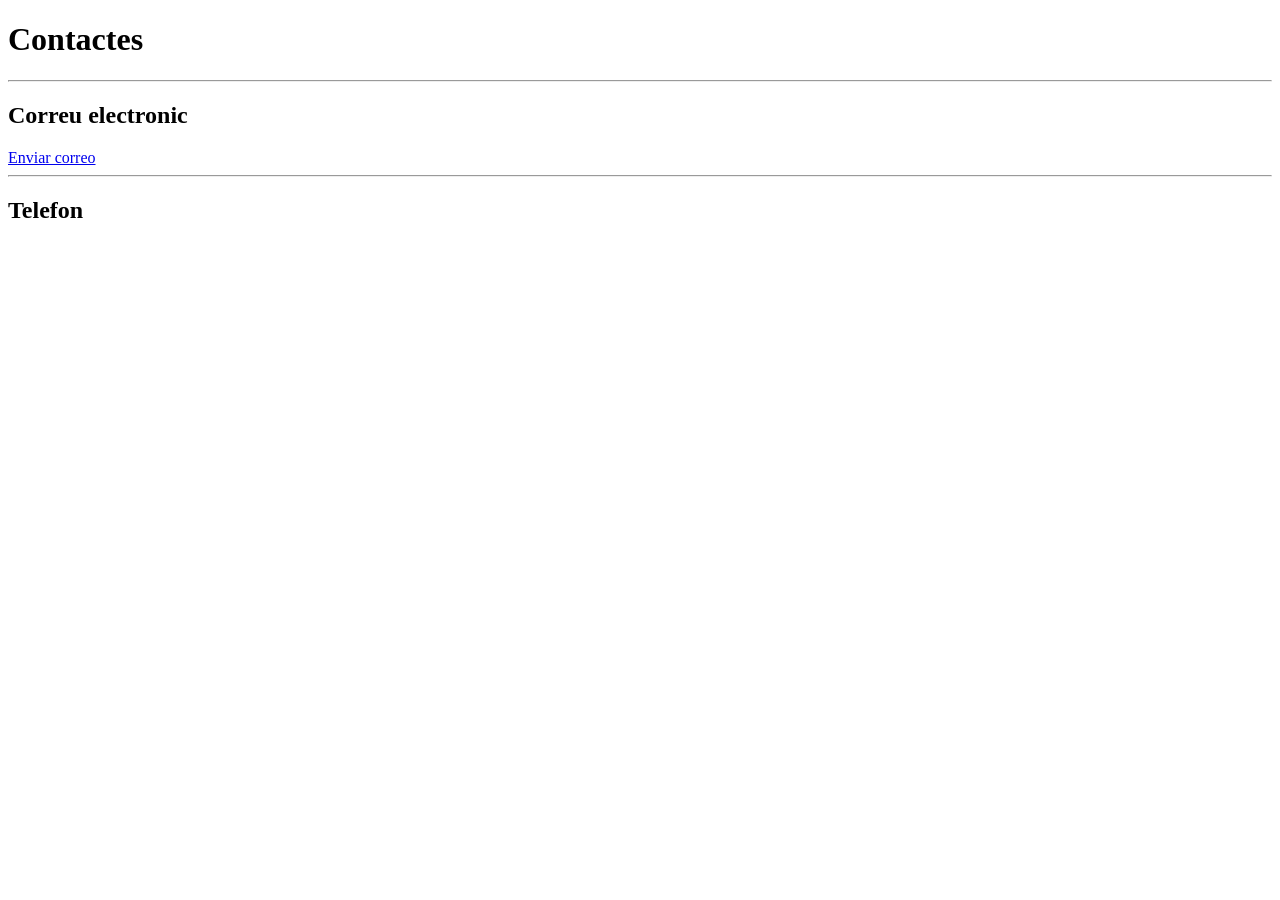
==== contacte.html @ f491c3f0 "Inici de seccio per al telefon" ====
<!DOCTYPE html>
<html xmlns="http://www.w3.org/1999/xhtml" lang="ca">

<head>
    <meta charset="UTF-8">
    <title>Livsaurs-contacte</title>
</head>

<body>
    <h1>Contactes</h1>
    <hr>
    <h2>Correu electronic</h2>
    <a href="mailto:Livsaurs@gmail.com">Enviar correo</a>
    <hr>
    <h2>Telefon</h2>
</body>







</html>
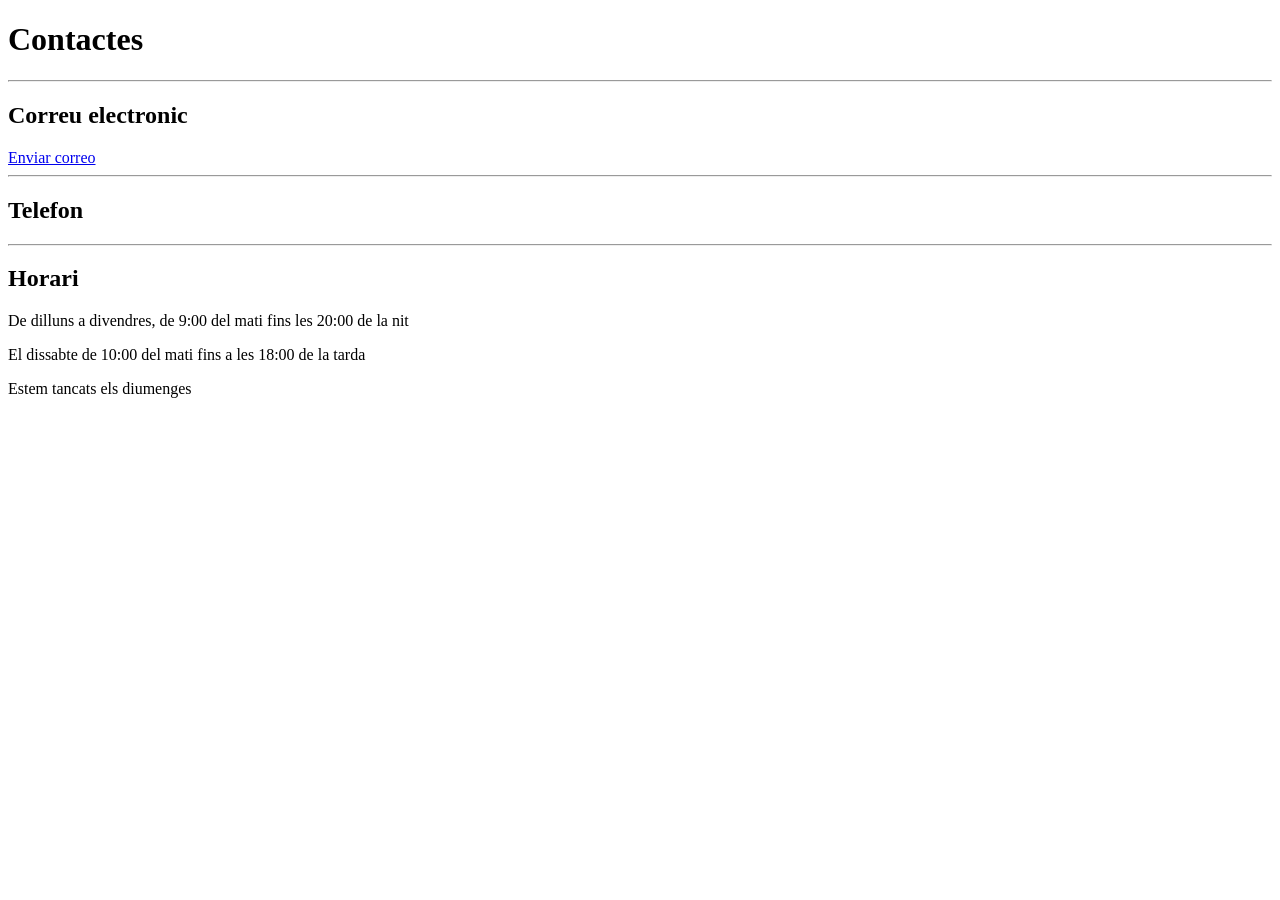
==== commit a2e042c5: "Horaris afegits" ====
--- a/contacte.html
+++ b/contacte.html
@@ -13,6 +13,12 @@
     <a href="mailto:Livsaurs@gmail.com">Enviar correo</a>
     <hr>
     <h2>Telefon</h2>
+
+    <hr>
+    <h2>Horari</h2>
+    <p>De dilluns a divendres, de 9:00 del mati fins les 20:00 de la nit</p>
+    <p>El dissabte de 10:00 del mati fins a les 18:00 de la tarda</p>
+    <p>Estem tancats els diumenges</p>
 </body>
 
 
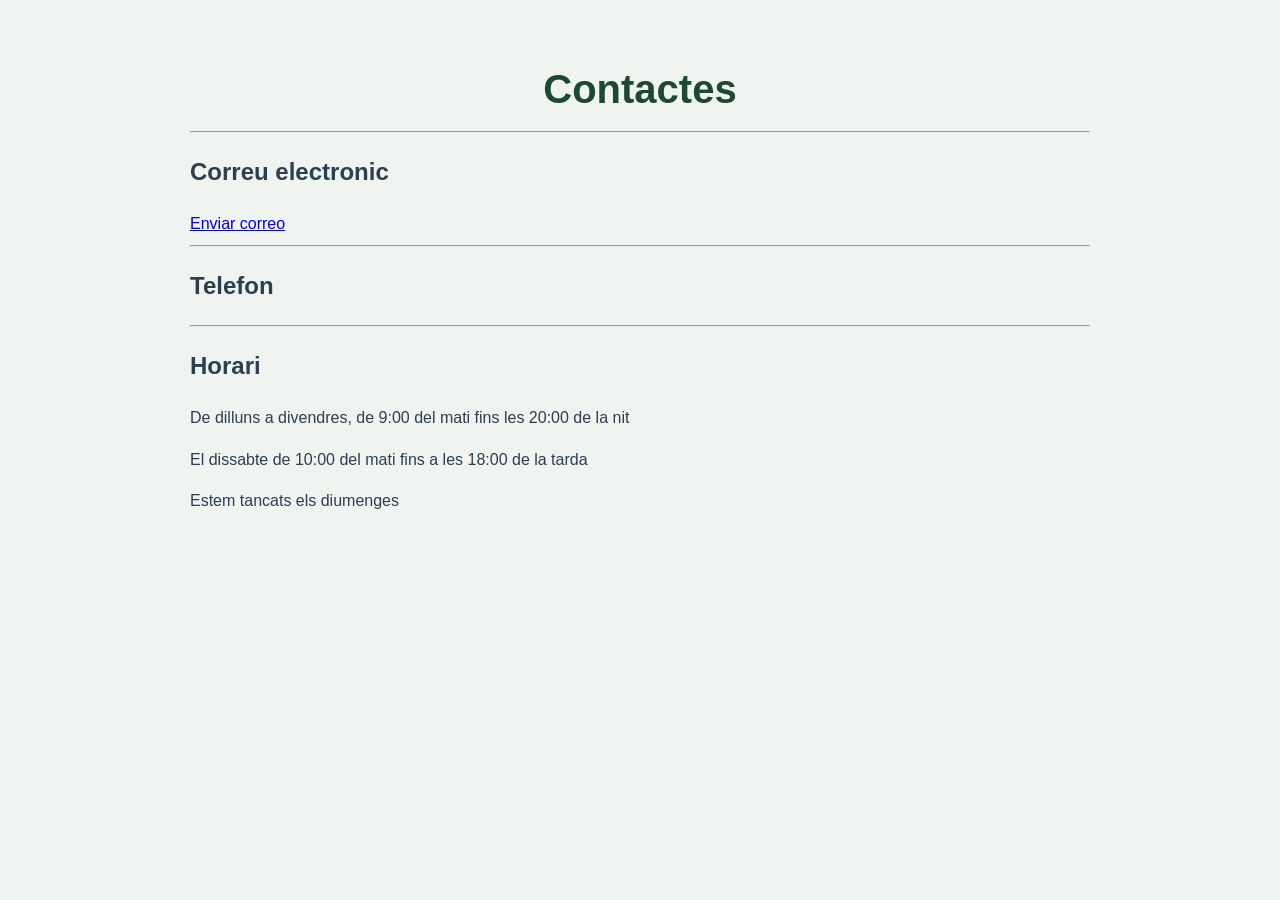
==== commit 1f33928f: "Intent de millorar la pagina index i contactes" ====
--- a/contacte.html
+++ b/contacte.html
@@ -4,6 +4,7 @@
 <head>
     <meta charset="UTF-8">
     <title>Livsaurs-contacte</title>
+    <link rel="stylesheet" href="decoracio.css">
 </head>
 
 <body>
--- a/decoracio.css
+++ b/decoracio.css
@@ -0,0 +1,98 @@
+body {
+    font-family: Arial, sans-serif;
+    background-color: #f0f4f1;
+    color: #2c3e50;
+    max-width: 900px;
+    margin: 0 auto;
+    padding: 30px 20px;
+    line-height: 1.6;
+}
+
+h1 {
+    text-align: center;
+    color: #1b4931;
+    font-size: 2.5em;
+    margin-bottom: 10px;
+}
+
+
+.Producte {
+    background-color: #ffffff;
+    margin-bottom: 40px;
+    padding: 25px;
+    border-radius: 10px;
+    box-shadow: 0 4px 10px rgba(0, 0, 0, 0.05);
+    border-top: 5px solid #457b9d; 
+}
+
+.Producte, .targeta h2 {
+    color: #1d3557;
+    background-color: #ffffff;
+    margin-top: 50px;
+    padding: 20px 20px 10px 25px;
+    border-top: 5px solid #457b9d;
+    border-radius: 8px 8px 0 0;
+    box-shadow: 0 4px 6px rgba(0, 0, 0, 0.03);
+}
+
+.Producte, .targeta p {
+    background-color: #ffffff;
+    padding: 0 25px 20px 25px;
+    margin-top: 0;
+    color: #4a5568;
+    border-radius: 0 0 8px 8px;
+    box-shadow: 0 4px 6px rgba(0, 0, 0, 0.03);
+}
+
+.Producte .img {
+    display: block;
+    max-width: 100%;
+    height: auto;
+    width: 600px;
+    margin: 15px auto 35px auto;
+    border-radius: 6px;
+    border: 3px solid #e2e8f0;
+    box-shadow: 0 6px 12px rgba(0, 0, 0, 0.08);
+    transition: transform 0.3s ease, border-color 0.3s ease, box-shadow 0.3s ease;
+}
+
+.Producte img:hover {
+    transform: scale(1.02); 
+    border-color: #2a9d8f; 
+    box-shadow: 0 10px 20px rgba(42, 157, 143, 0.2);
+}
+
+
+.logo {
+    text-align: center;
+    margin-bottom: 40px;
+}
+
+
+.logo img {
+    border-radius: 50%;
+    border: 3px solid #e2e8f0;
+    box-shadow: 0 4px 8px rgba(0, 0, 0, 0.05);
+}
+
+.targeta {
+    background-color: #ffffff;
+    margin-bottom: 30px;
+    padding: 30px;
+    border-radius: 10px;
+    box-shadow: 0 4px 10px rgba(0, 0, 0, 0.05);
+    border-top: 5px solid #457b9d; 
+}
+
+.targeta h2 {
+    color: #1d3557;
+    margin-top: 0;
+    font-size: 1.5em;
+    border-bottom: 2px solid #f0f4f1;
+    padding-bottom: 10px;
+}
+
+.targeta p {
+    color: #4a5568;
+    margin-bottom: 0;
+}
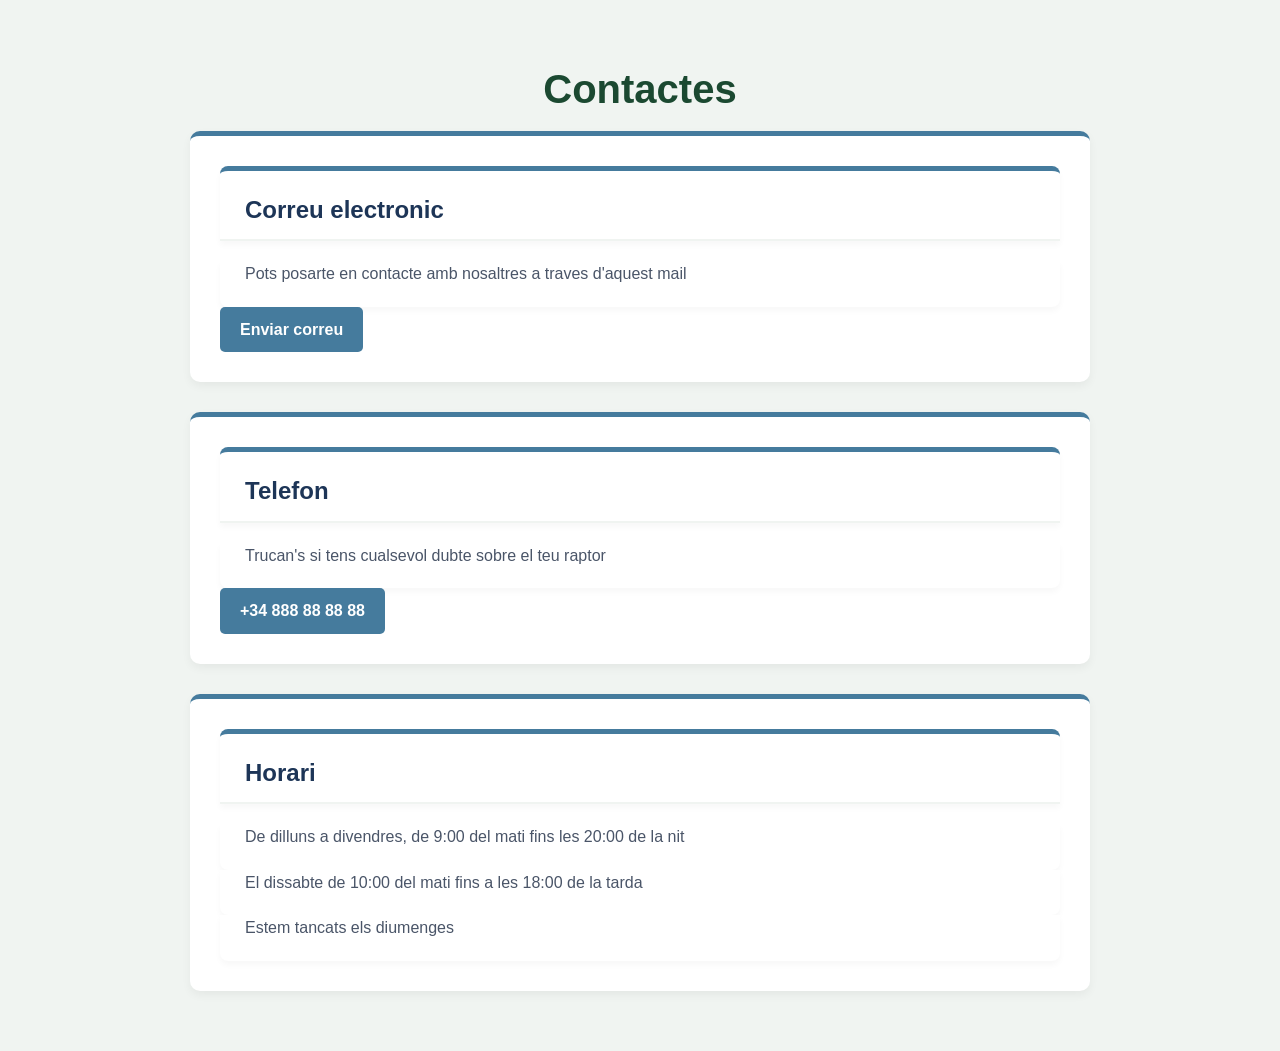
==== commit 83cebbbb: "Millores CSS a la pagina de contactes" ====
--- a/contacte.html
+++ b/contacte.html
@@ -9,17 +9,22 @@
 
 <body>
     <h1>Contactes</h1>
-    <hr>
-    <h2>Correu electronic</h2>
-    <a href="mailto:Livsaurs@gmail.com">Enviar correo</a>
-    <hr>
-    <h2>Telefon</h2>
-
-    <hr>
-    <h2>Horari</h2>
-    <p>De dilluns a divendres, de 9:00 del mati fins les 20:00 de la nit</p>
-    <p>El dissabte de 10:00 del mati fins a les 18:00 de la tarda</p>
-    <p>Estem tancats els diumenges</p>
+    <div class="targeta">
+        <h2>Correu electronic</h2>
+        <p>Pots posarte en contacte amb nosaltres a traves d'aquest mail</p>
+        <a href="mailto:Livsaurs@gmail.com">Enviar correu</a>
+    </div>
+    <div class="targeta">
+        <h2>Telefon</h2>
+        <p>Trucan's si tens cualsevol dubte sobre el teu raptor</p>
+        <a href="tel:+3488888888">+34 888 88 88 88</a>
+    </div>
+    <div class="targeta">
+        <h2>Horari</h2>
+        <p>De dilluns a divendres, de 9:00 del mati fins les 20:00 de la nit</p>
+        <p>El dissabte de 10:00 del mati fins a les 18:00 de la tarda</p>
+        <p>Estem tancats els diumenges</p>
+    </div>
 </body>
 
 
--- a/decoracio.css
+++ b/decoracio.css
@@ -95,4 +95,20 @@
 .targeta p {
     color: #4a5568;
     margin-bottom: 0;
+}
+
+.targeta a {
+    display: inline-block;
+    background-color: #457b9d;
+    color: white;
+    padding: 10px 20px;
+    border-radius: 5px;
+    text-decoration: none;
+    font-weight: bold;
+    transition: background-color 0.3s ease, transform 0.2s ease;
+}
+
+.targeta a:hover {
+    background-color: #2a9d8f; 
+    transform: translateY(-2px);
 }
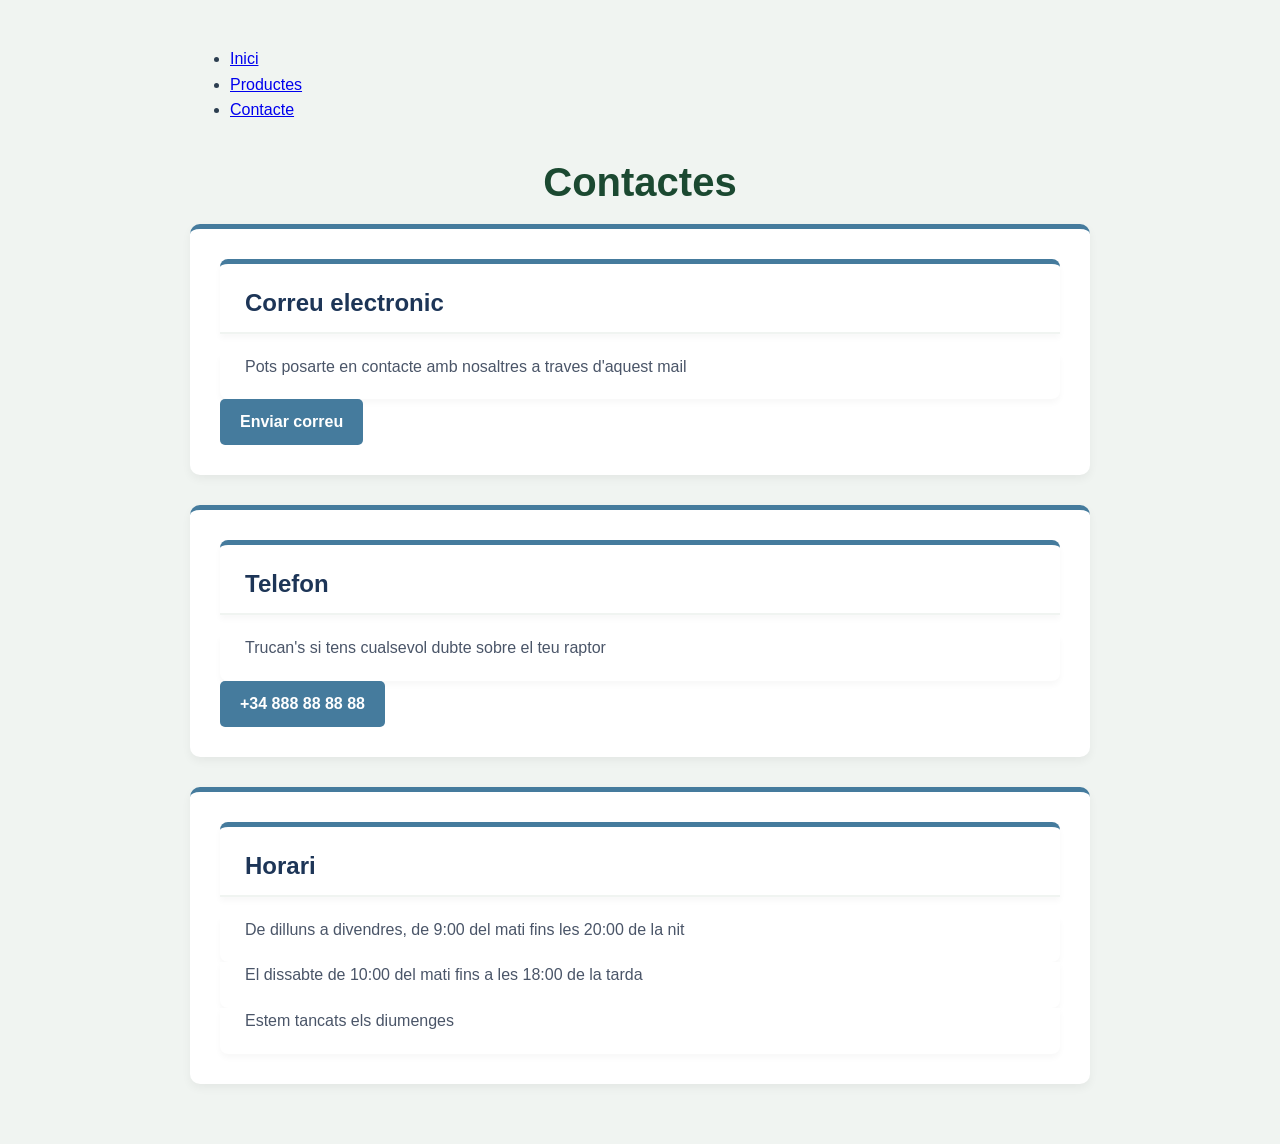
==== commit b6dff4c4: "Afegits menus de navegacio" ====
--- a/contacte.html
+++ b/contacte.html
@@ -8,6 +8,13 @@
 </head>
 
 <body>
+    <nav class="menu-fix">
+        <ul>
+            <li><a href="index.html">Inici</a></li>
+            <li><a href="productes.html">Productes</a></li>
+            <li><a href="contacte.html">Contacte</a></li>
+        </ul>
+    </nav>
     <h1>Contactes</h1>
     <div class="targeta">
         <h2>Correu electronic</h2>
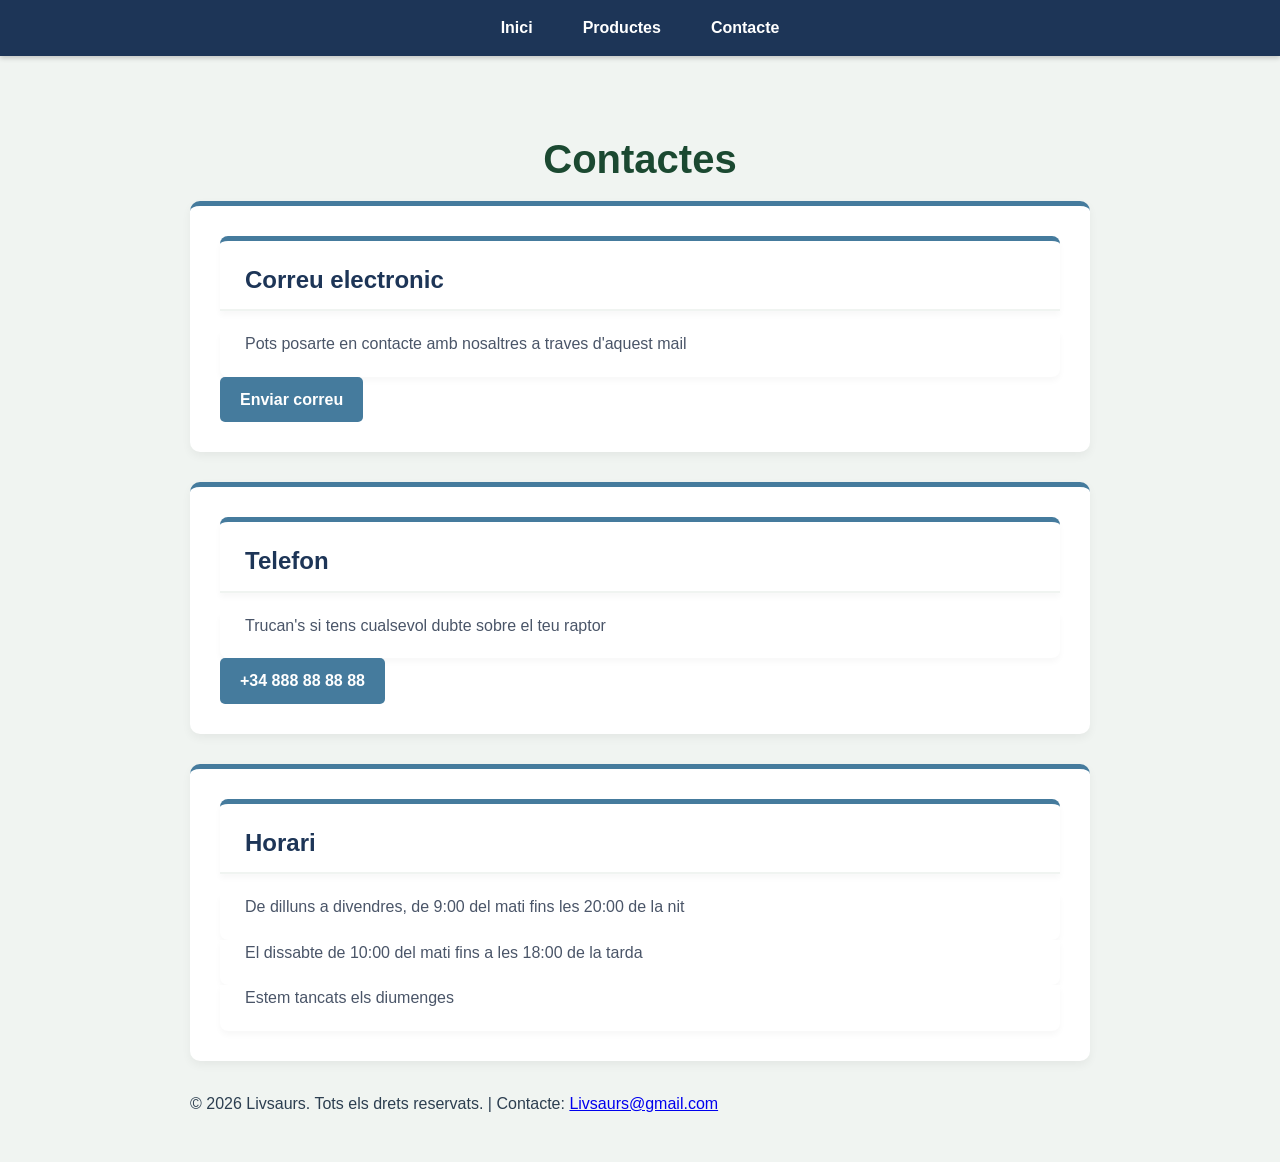
==== commit 6694913d: "Footers afegits" ====
--- a/contacte.html
+++ b/contacte.html
@@ -35,7 +35,9 @@
 </body>
 
 
-
+<footer>
+    <p>&copy; 2026 Livsaurs. Tots els drets reservats. | Contacte: <a href="mailto:Livsaurs@gmail.com">Livsaurs@gmail.com</a></p>
+</footer>
 
 
 
--- a/decoracio.css
+++ b/decoracio.css
@@ -111,4 +111,43 @@
 .targeta a:hover {
     background-color: #2a9d8f; 
     transform: translateY(-2px);
+}
+
+.menu-fix {
+    position: fixed;
+    top: 0;
+    left: 0;
+    width: 100%;
+    background-color: #1d3557;
+    box-shadow: 0 2px 5px rgba(0, 0, 0, 0.2);
+    z-index: 1000;
+}
+
+.menu-fix ul {
+    list-style: none;
+    margin: 0;
+    padding: 0;
+    display: flex;
+    justify-content: center;
+}
+
+.menu-fix li {
+    margin: 0;
+}
+
+.menu-fix a {
+    display: block;
+    color: #ffffff;
+    padding: 15px 25px;
+    text-decoration: none;
+    font-weight: bold;
+    transition: background-color 0.3s ease;
+}
+
+.menu-fix a:hover {
+    background-color: #2a9d8f;
+}
+
+body {
+    margin-top: 70px;
 }
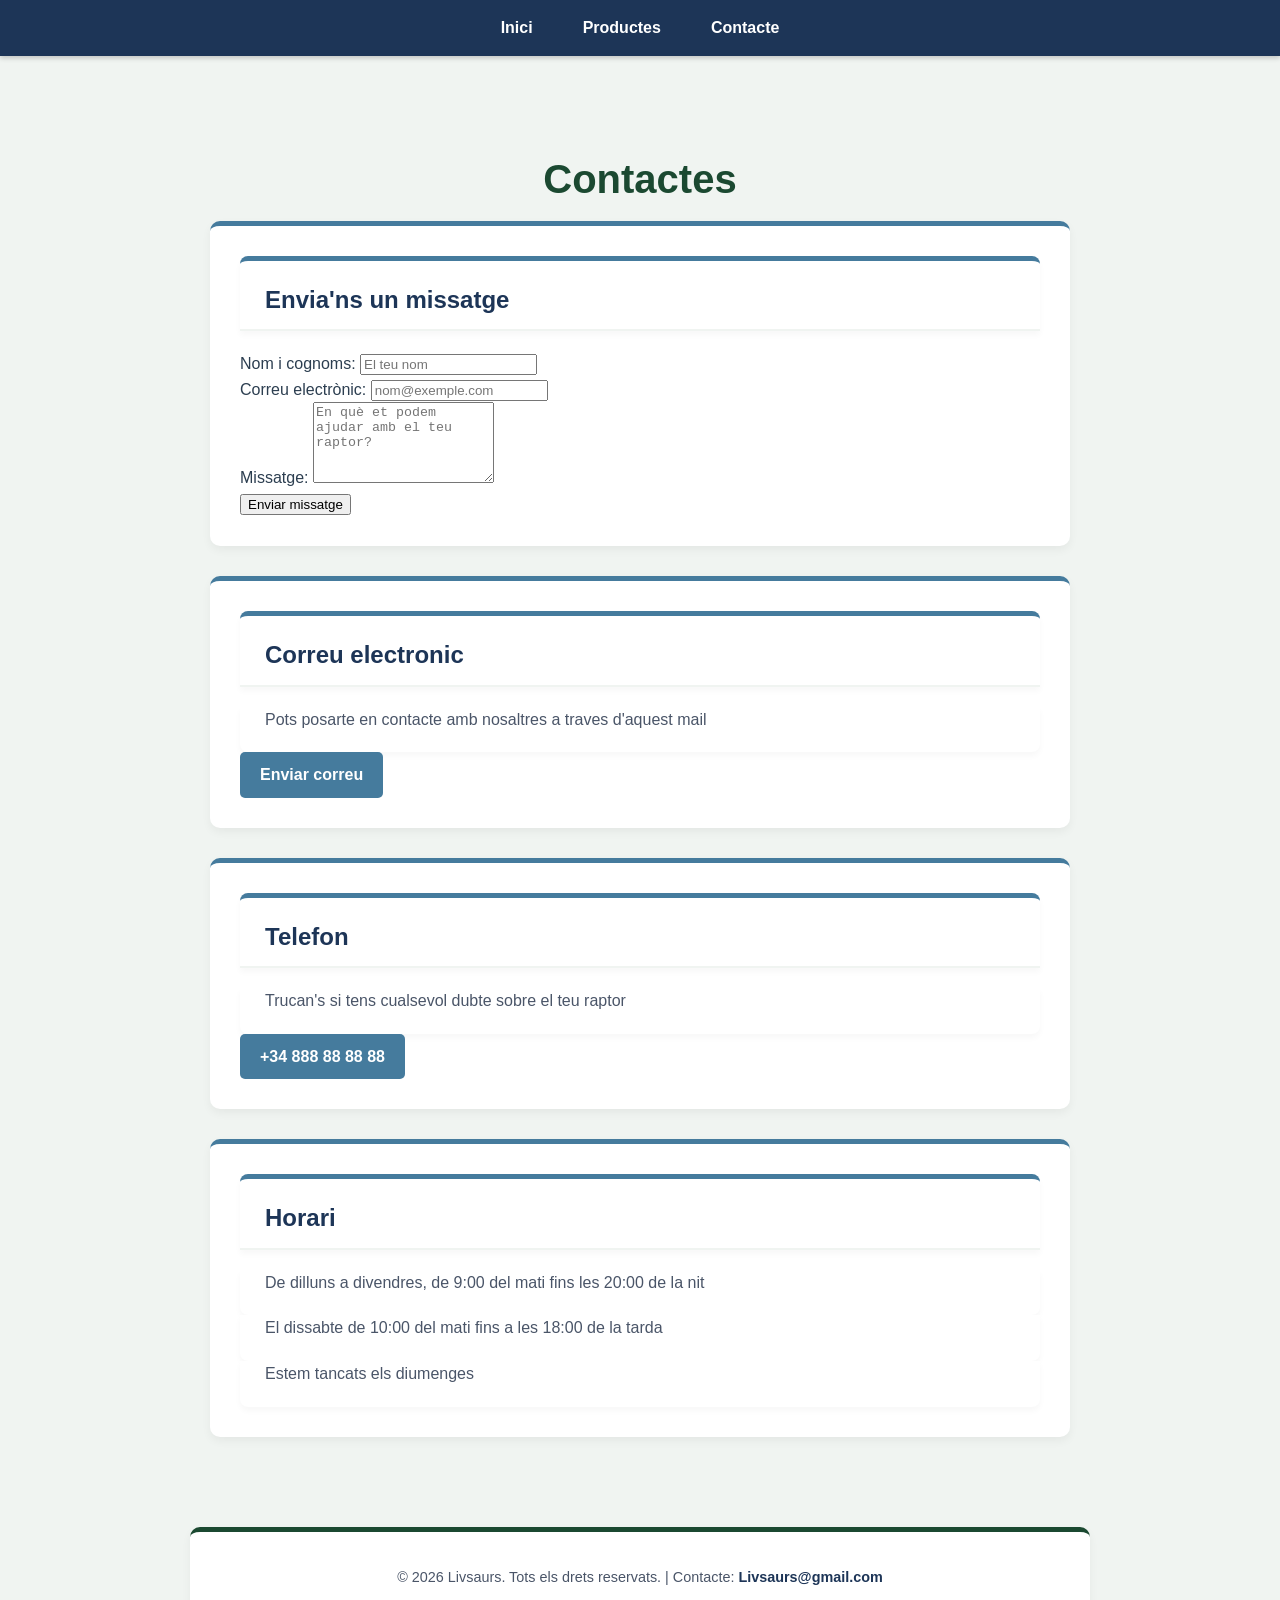
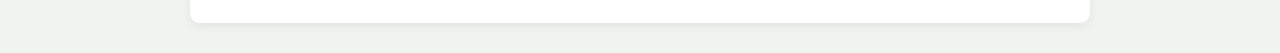
==== commit dca2b894: "Afegit formulari" ====
--- a/contacte.html
+++ b/contacte.html
@@ -15,7 +15,30 @@
             <li><a href="contacte.html">Contacte</a></li>
         </ul>
     </nav>
+    <div class="contenidor-principal">
     <h1>Contactes</h1>
+    <div class="grid-contacte">
+            <div class="targeta columna-formulari">
+                <h2>Envia'ns un missatge</h2>
+                <form action="#" method="post">
+                    <div class="grup-camp">
+                        <label for="nom">Nom i cognoms:</label>
+                        <input type="text" id="nom" name="nom" placeholder="El teu nom" required>
+                    </div>
+
+                    <div class="grup-camp">
+                        <label for="email">Correu electrònic:</label>
+                        <input type="email" id="email" name="email" placeholder="nom@exemple.com" required>
+                    </div>
+
+                    <div class="grup-camp">
+                        <label for="missatge">Missatge:</label>
+                        <textarea id="missatge" name="missatge" rows="5" placeholder="En què et podem ajudar amb el teu raptor?" required></textarea>
+                    </div>
+
+                    <button type="submit" class="boto-enviar">Enviar missatge</button>
+                </form>
+            </div>
     <div class="targeta">
         <h2>Correu electronic</h2>
         <p>Pots posarte en contacte amb nosaltres a traves d'aquest mail</p>
@@ -32,6 +55,8 @@
         <p>El dissabte de 10:00 del mati fins a les 18:00 de la tarda</p>
         <p>Estem tancats els diumenges</p>
     </div>
+    </div>
+    </div>
 </body>
 
 
--- a/decoracio.css
+++ b/decoracio.css
@@ -150,4 +150,176 @@
 
 body {
     margin-top: 70px;
+}
+
+footer {
+    text-align: center;
+    padding: 20px;
+    margin-top: 40px;
+    background-color: #ffffff;
+    color: #4a5568;
+    border-radius: 10px;
+    box-shadow: 0 4px 10px rgba(0, 0, 0, 0.05);
+    border-top: 5px solid #1b4931;
+    font-size: 0.9em;
+}
+
+footer a {
+    color: #1d3557;
+    text-decoration: none;
+    font-weight: bold;
+}
+
+footer a:hover {
+    color: #2a9d8f;
+    text-decoration: underline;
+}
+
+.contenidor-principal {
+    max-width: 1100px;
+    margin: auto;
+    padding: 20px;
+}
+
+.hero {
+    background: linear-gradient(135deg, #1d3557, #457b9d);
+    color: white;
+    text-align: center;
+    padding: 60px 20px;
+    border-radius: 12px;
+    margin-bottom: 40px;
+    box-shadow: 0 6px 15px rgba(0, 0, 0, 0.1);
+}
+
+.hero h1 {
+    color: #ffffff;
+    font-size: 2.8em;
+    margin-bottom: 15px;
+}
+
+.hero p {
+    font-size: 1.2em;
+    margin-bottom: 25px;
+    color: #f0f4f1;
+}
+
+.hero button {
+    background-color: #2a9d8f;
+    color: white;
+    border: none;
+    padding: 12px 25px;
+    font-size: 1.1em;
+    font-weight: bold;
+    border-radius: 6px;
+    cursor: pointer;
+    transition: background-color 0.3s ease, transform 0.2s ease;
+}
+
+.hero button:hover {
+    background-color: #21867a;
+    transform: translateY(-2px);
+}
+
+.colleccions {
+    display: flex;
+    gap: 20px;
+    margin-bottom: 40px;
+}
+
+.card-colleccio {
+    background-color: #ffffff;
+    flex: 1;
+    padding: 25px;
+    border-radius: 10px;
+    box-shadow: 0 4px 10px rgba(0, 0, 0, 0.05);
+    border-top: 5px solid #457b9d;
+    display: flex;
+    flex-direction: column;
+    justify-content: space-between;
+}
+
+.card-colleccio h2 {
+    color: #1d3557;
+    font-size: 1.3em;
+    margin-top: 0;
+}
+
+.card-colleccio p {
+    color: #4a5568;
+    font-size: 0.95em;
+    margin-bottom: 20px;
+}
+
+.etiqueta {
+    align-self: flex-start;
+    background-color: #f0f4f1;
+    color: #1b4931;
+    padding: 5px 10px;
+    font-size: 0.85em;
+    font-weight: bold;
+    border-radius: 4px;
+    border: 1px solid #c2d5cb;
+}
+
+.banda-beneficis {
+    display: flex;
+    justify-content: space-around;
+    align-items: center;
+    background-color: #ffffff;
+    padding: 20px;
+    border-radius: 10px;
+    box-shadow: 0 4px 10px rgba(0, 0, 0, 0.05);
+    border-left: 5px solid #2a9d8f;
+    margin-bottom: 40px;
+    font-weight: bold;
+    color: #1d3557;
+}
+
+.benefici {
+    text-align: center;
+    flex: 1;
+}
+
+.barra-filtres {
+    background-color: #ffffff;
+    padding: 15px 25px;
+    border-radius: 8px;
+    margin-bottom: 30px;
+    box-shadow: 0 4px 10px rgba(0, 0, 0, 0.05);
+    display: flex;
+    align-items: center;
+    gap: 15px;
+}
+
+.barra-filtres span {
+    font-weight: bold;
+    color: #1d3557;
+}
+
+.barra-filtres a {
+    color: #4a5568;
+    text-decoration: none;
+    padding: 6px 14px;
+    border-radius: 20px;
+    font-size: 0.95em;
+    transition: background-color 0.3s ease, color 0.3s ease;
+}
+
+.barra-filtres a:hover, .barra-filtres a.actiu {
+    background-color: #457b9d;
+    color: #ffffff;
+}
+
+.grid-productes {
+    display: flex;
+    flex-wrap: wrap;
+    gap: 25px;
+    margin-bottom: 40px;
+}
+
+.preu {
+    color: #2a9d8f;
+    font-weight: bold;
+    font-size: 1.2em;
+    margin-top: 10px;
 }
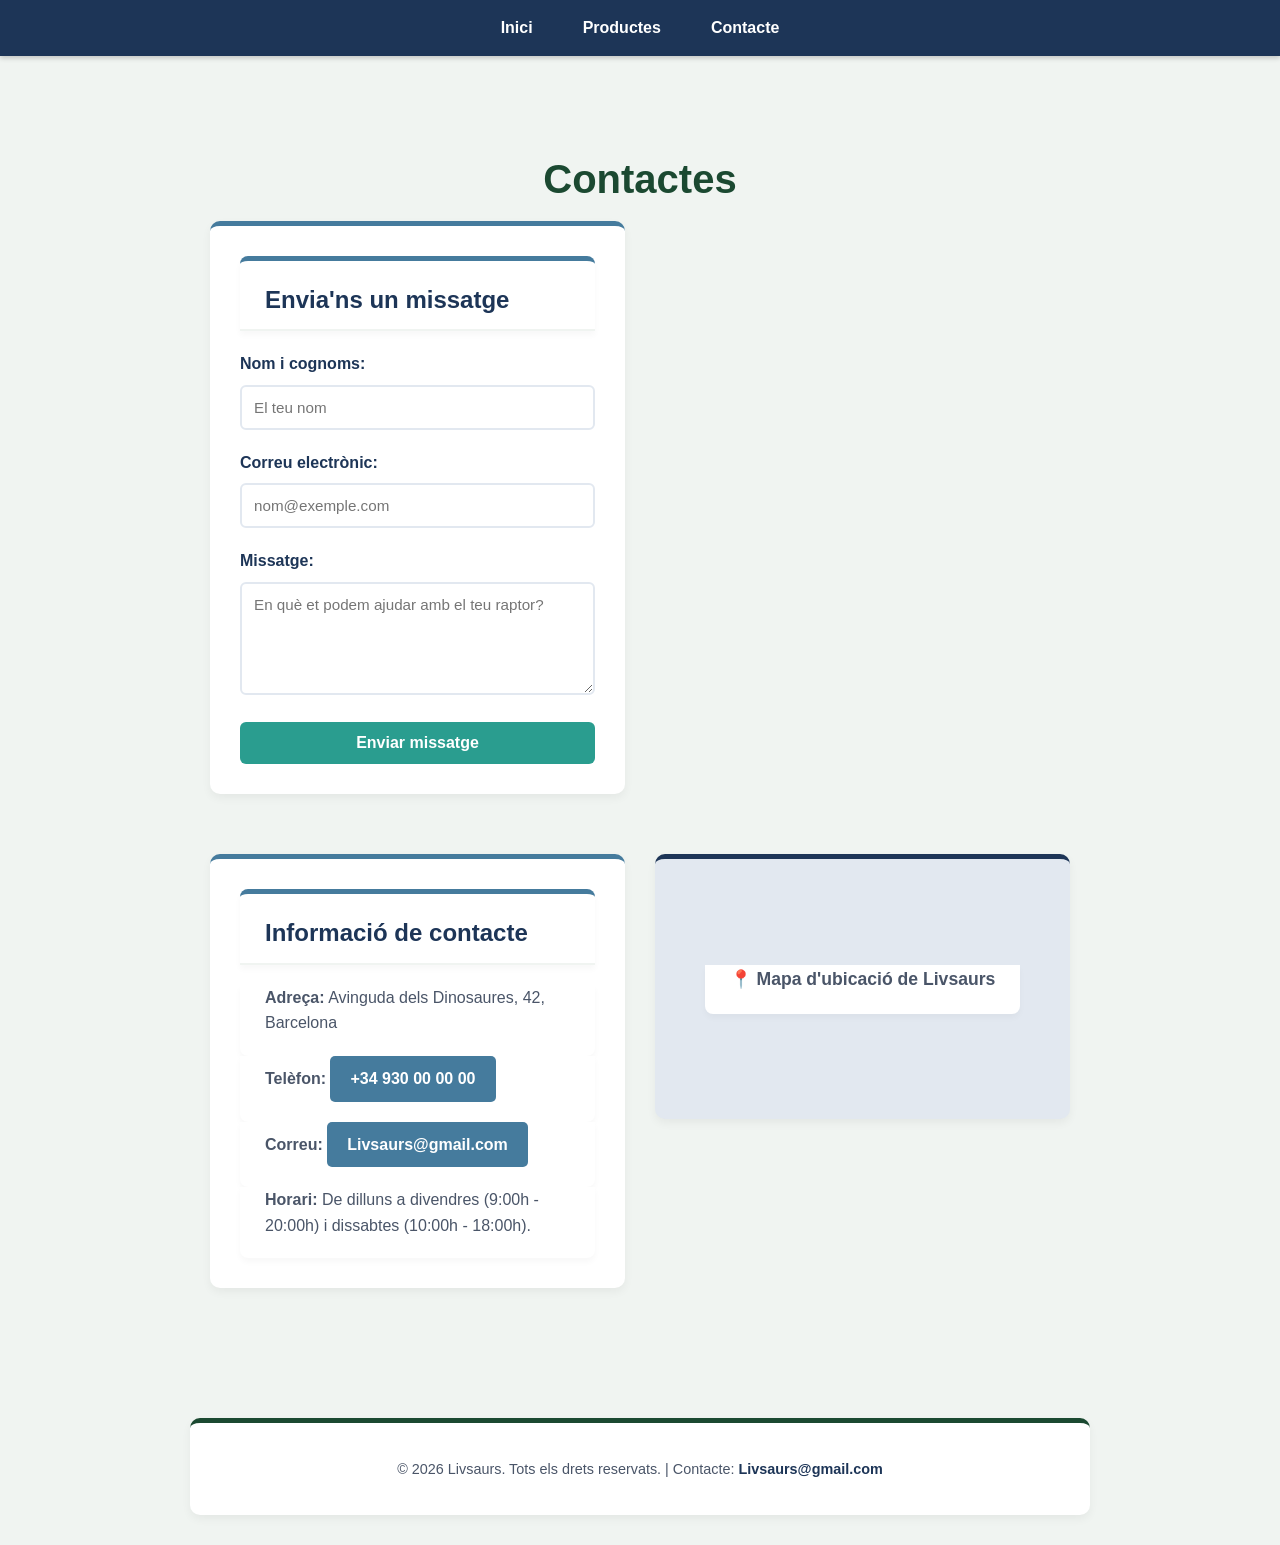
==== commit 6310781d: "Terminada pagina contactes" ====
--- a/contacte.html
+++ b/contacte.html
@@ -39,21 +39,19 @@
                     <button type="submit" class="boto-enviar">Enviar missatge</button>
                 </form>
             </div>
-    <div class="targeta">
-        <h2>Correu electronic</h2>
-        <p>Pots posarte en contacte amb nosaltres a traves d'aquest mail</p>
-        <a href="mailto:Livsaurs@gmail.com">Enviar correu</a>
+        <div class="columna-info"></div>
+                <div class="targeta">
+                    <h2>Informació de contacte</h2>
+                    <p><strong>Adreça:</strong> Avinguda dels Dinosaures, 42, Barcelona</p>
+                    <p><strong>Telèfon:</strong> <a href="tel:+34930000000">+34 930 00 00 00</a></p>
+                    <p><strong>Correu:</strong> <a href="mailto:Livsaurs@gmail.com">Livsaurs@gmail.com</a></p>
+                    <p><strong>Horari:</strong> De dilluns a divendres (9:00h - 20:00h) i dissabtes (10:00h - 18:00h).
+                </div>
+
+                <div class="targeta mapa-fictici">
+                    <p>📍 Mapa d'ubicació de Livsaurs</p>
+                </div>
     </div>
-    <div class="targeta">
-        <h2>Telefon</h2>
-        <p>Trucan's si tens cualsevol dubte sobre el teu raptor</p>
-        <a href="tel:+3488888888">+34 888 88 88 88</a>
-    </div>
-    <div class="targeta">
-        <h2>Horari</h2>
-        <p>De dilluns a divendres, de 9:00 del mati fins les 20:00 de la nit</p>
-        <p>El dissabte de 10:00 del mati fins a les 18:00 de la tarda</p>
-        <p>Estem tancats els diumenges</p>
     </div>
     </div>
     </div>
--- a/decoracio.css
+++ b/decoracio.css
@@ -322,4 +322,70 @@
     font-weight: bold;
     font-size: 1.2em;
     margin-top: 10px;
+}
+
+.grid-contacte {
+    display: grid;
+    grid-template-columns: 1fr 1fr; /* Dues columnes d'igual mida */
+    gap: 30px;
+    margin-bottom: 40px;
+}
+
+@media (max-width: 768px) {
+    .grid-contacte {
+        grid-template-columns: 1fr;
+    }
+}
+
+.grup-camp {
+    margin-bottom: 20px;
+}
+
+.grup-camp label {
+    display: block;
+    font-weight: bold;
+    color: #1d3557;
+    margin-bottom: 8px;
+}
+
+.grup-camp input,
+.grup-camp textarea {
+    width: 100%;
+    padding: 12px;
+    border: 2px solid #e2e8f0;
+    border-radius: 6px;
+    font-family: inherit;
+    font-size: 0.95em;
+    box-sizing: border-box;
+    transition: border-color 0.3s ease;
+}
+
+.boto-enviar {
+    background-color: #2a9d8f;
+    color: #ffffff;
+    border: none;
+    padding: 12px 25px;
+    font-size: 1em;
+    font-weight: bold;
+    border-radius: 6px;
+    cursor: pointer;
+    transition: background-color 0.3s ease, transform 0.2s ease;
+    width: 100%;
+}
+
+.boto-enviar:hover {
+    background-color: #21867a;
+    transform: translateY(-2px);
+}
+
+.mapa-fictici {
+    background-color: #e2e8f0;
+    border-top: 5px solid #1d3557;
+    height: 200px;
+    display: flex;
+    align-items: center;
+    justify-content: center;
+    color: #4a5568;
+    font-weight: bold;
+    font-size: 1.1em;
 }
